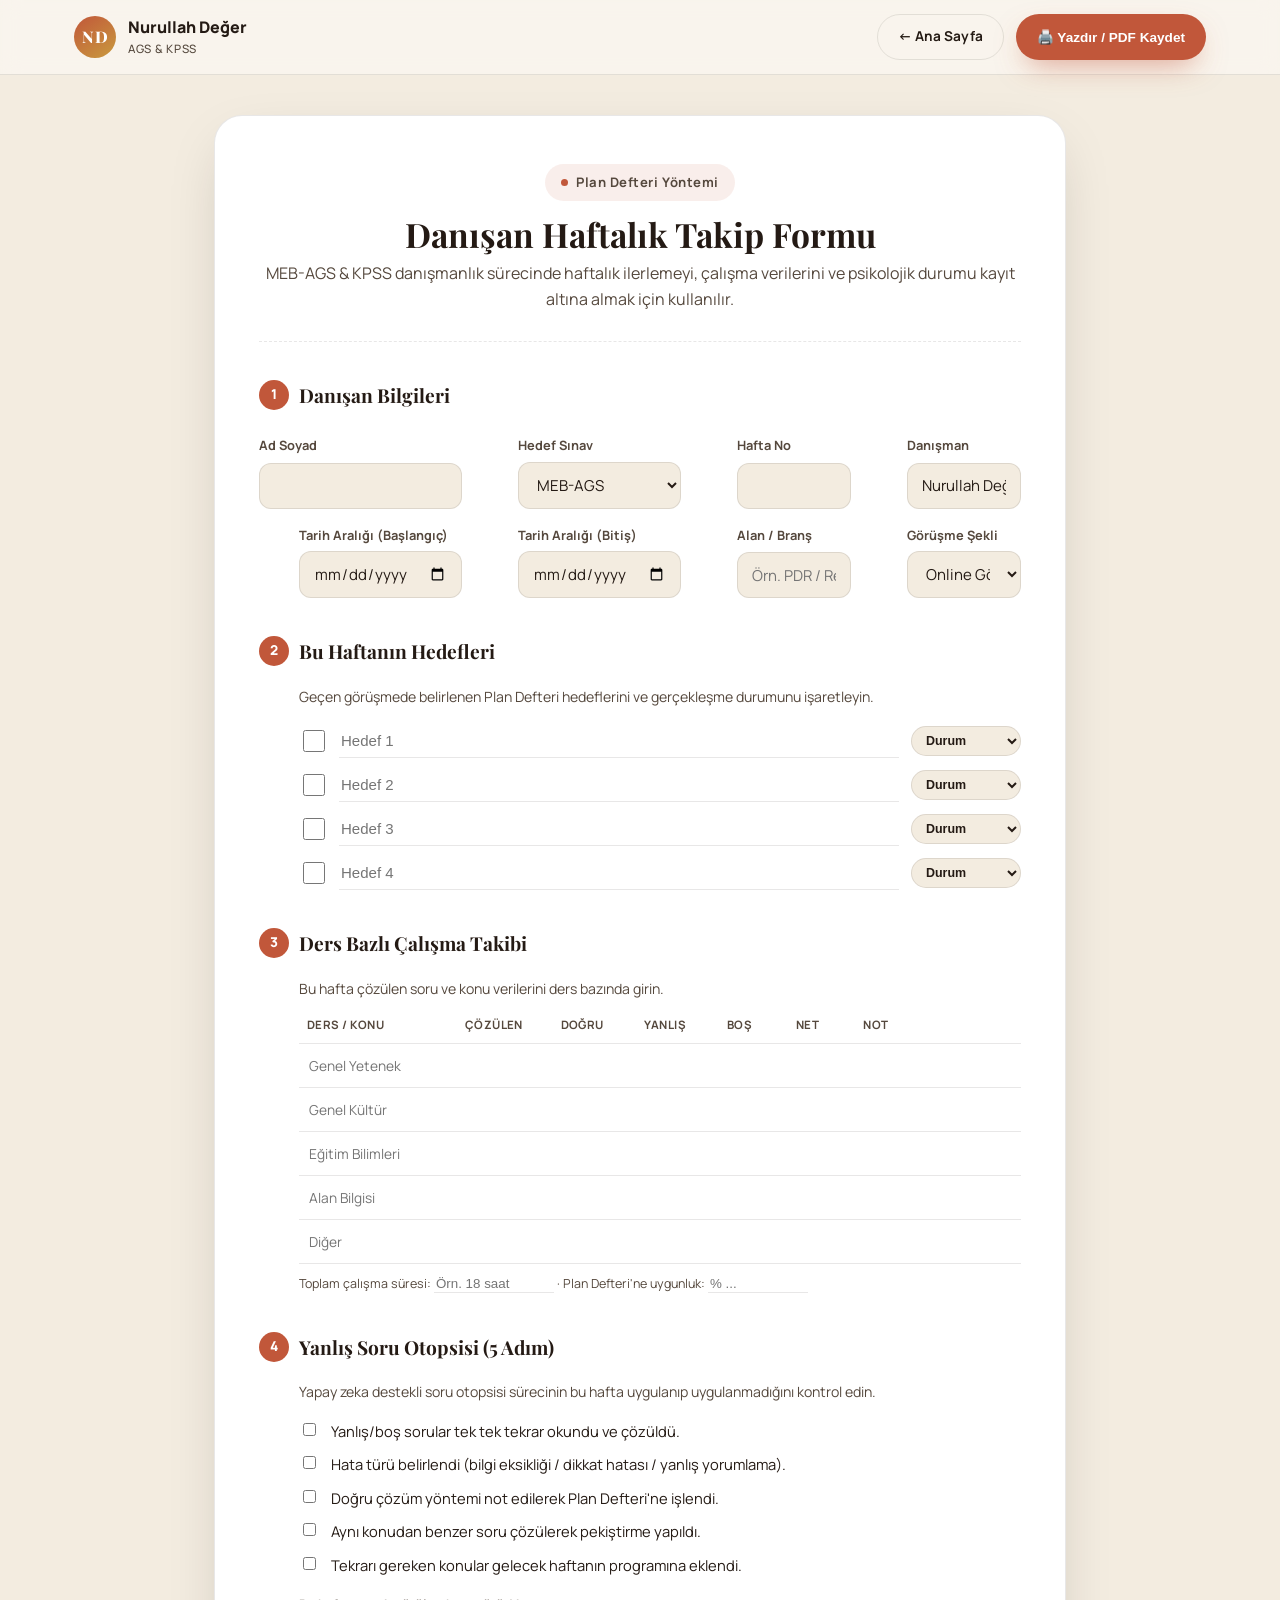
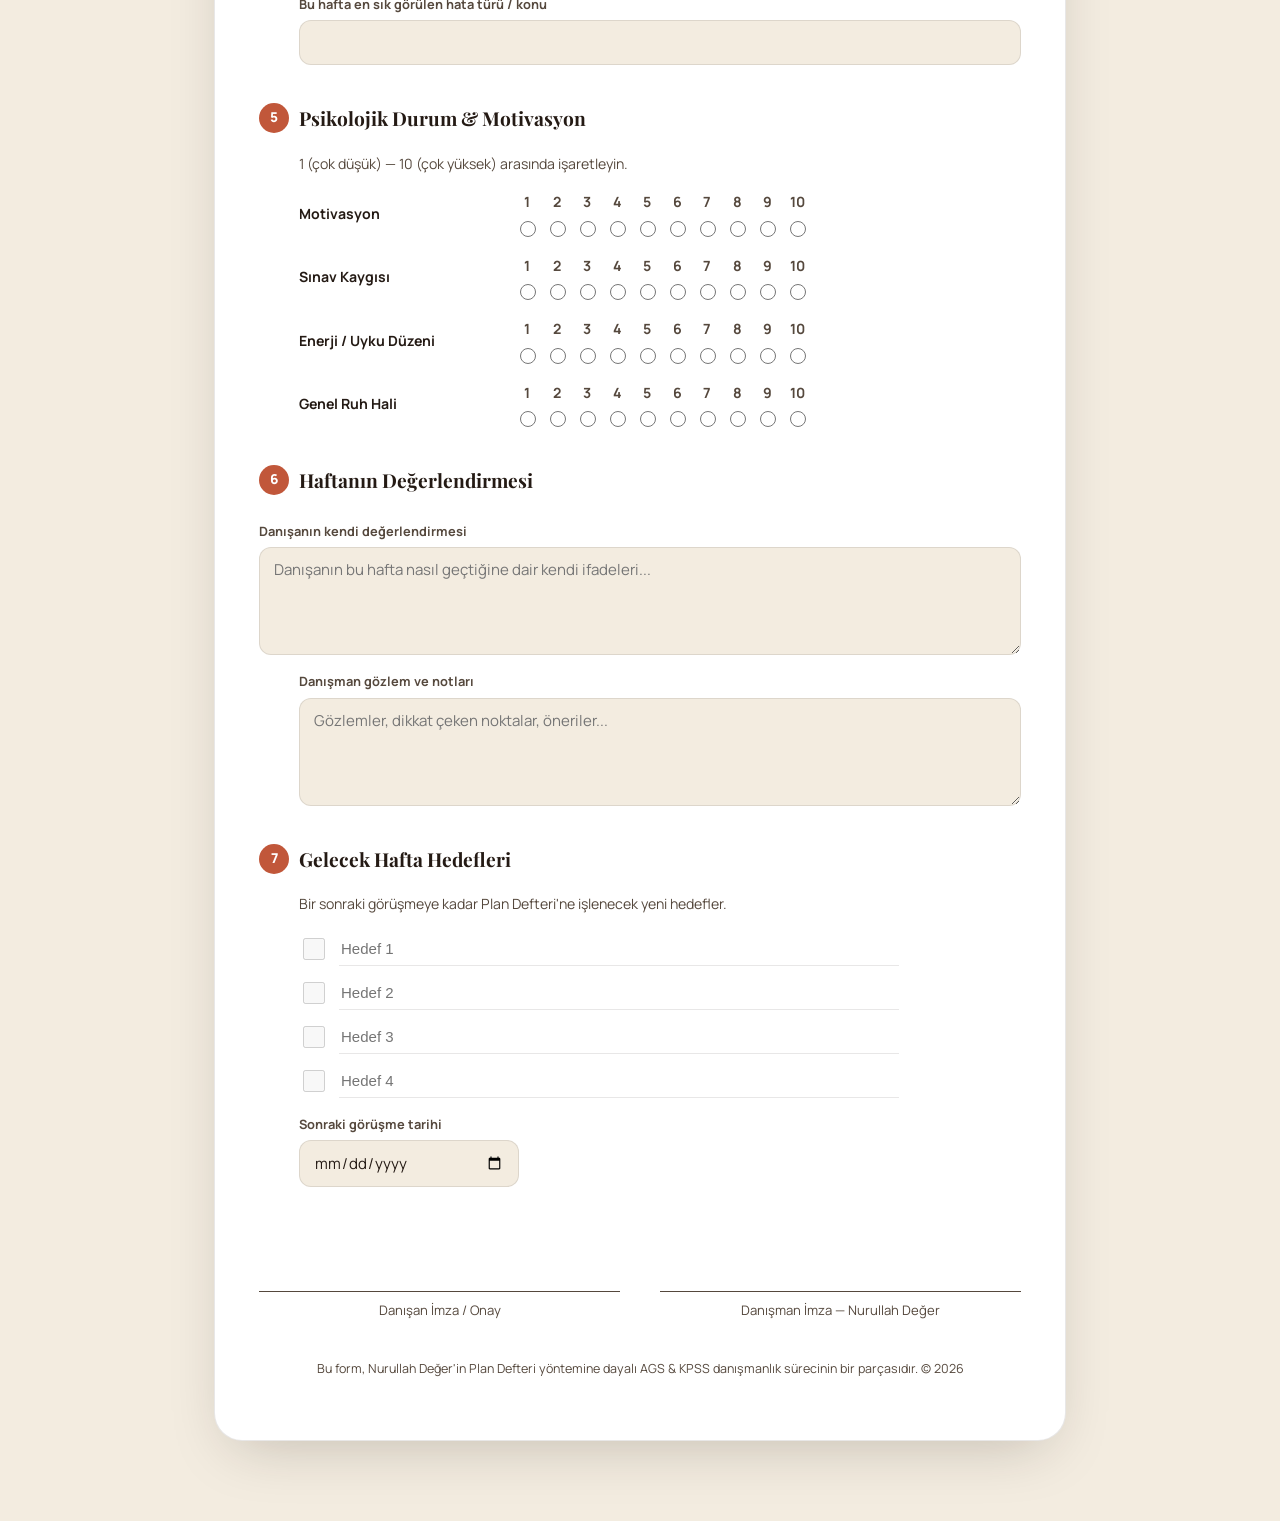
==== danisan-haftalik-takip-formu.html @ f3a249d3 "Danışan haftalık takip formu ekle Plan Defteri yöntemine dayalı, sitenin marka diliyle (renk, tipogr" ====
<!DOCTYPE html>
<html lang="tr">
<head>
<meta charset="UTF-8">
<meta name="viewport" content="width=device-width, initial-scale=1.0">
<title>Danışan Haftalık Takip Formu | Nurullah Değer</title>
<meta name="description" content="Nurullah Değer'in AGS &amp; KPSS danışmanlığı için Plan Defteri yöntemine dayalı danışan haftalık takip formu.">
<link rel="icon" href="data:image/svg+xml,%3Csvg xmlns='http://www.w3.org/2000/svg' viewBox='0 0 100 100'%3E%3Ctext y='.9em' font-size='90'%3E%F0%9F%8E%AF%3C/text%3E%3C/svg%3E">
<link rel="preconnect" href="https://fonts.googleapis.com">
<link rel="preconnect" href="https://fonts.gstatic.com" crossorigin>
<link href="https://fonts.googleapis.com/css2?family=Playfair+Display:wght@600;700;800&family=Manrope:wght@400;500;600;700;800&display=swap" rel="stylesheet">
<link rel="stylesheet" href="assets/css/style.css">
<style>
  /* ---------- Takip formu sayfaya özel stiller ---------- */
  body{ background: var(--cream-soft); }
  .tf-toolbar{
    position: sticky; top:0; z-index:500; background: var(--header-bg); backdrop-filter: blur(10px);
    border-bottom: 1px solid var(--line); padding:14px 0;
  }
  .tf-toolbar-inner{ display:flex; align-items:center; justify-content:space-between; gap:16px; flex-wrap:wrap; }
  .tf-toolbar-inner .brand{ display:flex; align-items:center; gap:12px; font-weight:800; }
  .tf-toolbar-actions{ display:flex; gap:12px; }
  .tf-toolbar-actions .btn{ padding:11px 20px; font-size:.85rem; }

  .tf-page{ max-width: 900px; margin: 40px auto 80px; padding: 0 24px; }
  .tf-sheet{
    background: var(--paper); border:1px solid var(--line); border-radius: var(--radius-lg);
    box-shadow: var(--shadow); padding: 48px 44px; display:grid; gap:38px;
  }
  .tf-head{ text-align:center; border-bottom:1px dashed var(--line); padding-bottom:28px; }
  .tf-head .eyebrow{ margin:0 auto 14px; }
  .tf-head h1{ font-size: clamp(1.6rem, 3vw, 2.1rem); margin-bottom:8px; }
  .tf-head p{ color: var(--ink-soft); margin:0; }

  .tf-section{ display:grid; gap:16px; }
  .tf-section-title{
    display:flex; align-items:center; gap:10px; font-family: var(--font-display); font-size:1.2rem; color: var(--ink);
  }
  .tf-section-title .num{
    width:30px; height:30px; border-radius:50%; background: var(--terracotta); color:#fff; font-family: var(--font-body);
    font-weight:800; font-size:.85rem; display:grid; place-items:center; flex-shrink:0;
  }
  .tf-section-desc{ margin:-6px 0 0 40px; color: var(--ink-soft); font-size:.88rem; }

  .tf-grid{ display:grid; gap:16px; }
  .tf-grid--2{ grid-template-columns: repeat(2, 1fr); }
  .tf-grid--3{ grid-template-columns: repeat(3, 1fr); }
  .tf-grid--4{ grid-template-columns: repeat(4, 1fr); }
  .tf-field{ display:grid; gap:6px; margin-left:40px; }
  .tf-field label{ font-size:.8rem; font-weight:700; color: var(--ink-soft); }
  .tf-field input, .tf-field select, .tf-field textarea{
    border:1px solid var(--line); border-radius: var(--radius-sm); padding:11px 14px; font-family: inherit;
    font-size:.94rem; background: var(--cream-soft); color: var(--ink); resize: vertical; width:100%;
  }
  .tf-field input:focus, .tf-field select:focus, .tf-field textarea:focus{ outline:2px solid var(--terracotta); outline-offset:1px; }
  .tf-grid > .tf-field:first-child, .tf-grid--full{ margin-left:0; }
  .tf-full{ grid-column: 1 / -1; }

  /* Hedef listesi */
  .tf-goal-list{ display:grid; gap:10px; margin-left:40px; }
  .tf-goal-row{ display:grid; grid-template-columns: 28px 1fr 110px; align-items:center; gap:12px; }
  .tf-goal-row input[type="text"]{
    border:none; border-bottom:1px solid var(--line); background:transparent; padding:8px 2px; font-size:.94rem; color: var(--ink);
  }
  .tf-goal-row input[type="text"]:focus{ outline:none; border-bottom-color: var(--terracotta); }
  .tf-check{ width:22px; height:22px; accent-color: var(--terracotta); cursor:pointer; }
  .tf-status-select{
    border:1px solid var(--line); border-radius:999px; padding:6px 10px; font-size:.78rem; font-weight:700;
    background: var(--cream-soft); color: var(--ink);
  }

  /* Tablo */
  .tf-table-wrap{ margin-left:40px; overflow-x:auto; }
  table.tf-table{ width:100%; border-collapse: collapse; font-size:.86rem; min-width:640px; }
  table.tf-table th{
    text-align:left; font-size:.72rem; text-transform:uppercase; letter-spacing:.04em; color: var(--ink-soft);
    padding:0 8px 8px; border-bottom:1px solid var(--line);
  }
  table.tf-table td{ padding:6px 8px; border-bottom:1px solid var(--line); vertical-align:middle; }
  table.tf-table input{
    width:100%; border:none; background:transparent; padding:6px 2px; font-size:.86rem; color: var(--ink); font-family: inherit;
  }
  table.tf-table input:focus{ outline:none; background: var(--cream-soft); border-radius:6px; }
  table.tf-table input.tf-num{ text-align:center; }
  .tf-table-note{ margin:10px 0 0; font-size:.78rem; color: var(--ink-soft); }

  /* Ölçek (1-10) */
  .tf-scale-row{ display:grid; grid-template-columns: 200px 1fr; align-items:center; gap:16px; margin-left:40px; }
  .tf-scale-row + .tf-scale-row{ margin-top:2px; }
  .tf-scale-row label{ font-size:.88rem; font-weight:700; }
  .tf-scale{ display:flex; gap:6px; flex-wrap:wrap; }
  .tf-scale-opt{ display:flex; flex-direction:column; align-items:center; gap:4px; font-size:.68rem; color: var(--ink-soft); }
  .tf-scale-opt input{ width:16px; height:16px; accent-color: var(--terracotta); cursor:pointer; }
  .tf-scale-labels{ display:flex; justify-content:space-between; margin-left:216px; font-size:.72rem; color: var(--ink-soft); }

  /* Soru otopsisi checklist */
  .tf-checklist{ display:grid; gap:10px; margin-left:40px; }
  .tf-checklist-item{ display:flex; align-items:flex-start; gap:12px; font-size:.92rem; }
  .tf-checklist-item input{ margin-top:3px; }

  .tf-signatures{ display:grid; grid-template-columns: 1fr 1fr; gap:40px; margin-top:10px; }
  .tf-signature{ text-align:center; }
  .tf-signature .line{ border-top:1px solid var(--ink-soft); margin-top:56px; padding-top:8px; font-size:.82rem; color: var(--ink-soft); }

  .tf-footnote{ text-align:center; font-size:.78rem; color: var(--ink-soft); }

  @media (max-width: 760px){
    .tf-sheet{ padding:32px 20px; }
    .tf-grid--2, .tf-grid--3, .tf-grid--4{ grid-template-columns: 1fr; }
    .tf-field, .tf-goal-list, .tf-table-wrap, .tf-scale-row, .tf-checklist{ margin-left:0; }
    .tf-scale-labels{ margin-left:0; }
    .tf-section-desc{ margin-left:0; }
    .tf-signatures{ grid-template-columns: 1fr; }
  }

  @media print{
    .tf-toolbar{ display:none; }
    body{ background:#fff; }
    .tf-page{ margin:0; max-width:none; padding:0; }
    .tf-sheet{ box-shadow:none; border:none; border-radius:0; padding:0; }
    .tf-field input, .tf-field select, .tf-field textarea, table.tf-table input{ background:transparent; }
    a[href]::after{ content:none !important; }
    @page{ size: A4; margin: 14mm; }
  }
</style>
</head>
<body>

<header class="tf-toolbar">
  <div class="container tf-toolbar-inner">
    <a href="index.html" class="brand">
      <span class="brand-mark">ND</span>
      <span class="brand-text">Nurullah Değer <em>AGS &amp; KPSS</em></span>
    </a>
    <div class="tf-toolbar-actions">
      <a class="btn btn-ghost" href="index.html">← Ana Sayfa</a>
      <button type="button" class="btn btn-primary" onclick="window.print()">🖨️ Yazdır / PDF Kaydet</button>
    </div>
  </div>
</header>

<main class="tf-page">
  <form class="tf-sheet" id="takipFormu" onsubmit="return false;">

    <div class="tf-head">
      <p class="eyebrow"><span class="dot"></span>Plan Defteri Yöntemi</p>
      <h1>Danışan Haftalık Takip Formu</h1>
      <p>MEB-AGS &amp; KPSS danışmanlık sürecinde haftalık ilerlemeyi, çalışma verilerini ve psikolojik durumu kayıt altına almak için kullanılır.</p>
    </div>

    <!-- 1. Danışan Bilgileri -->
    <div class="tf-section">
      <h2 class="tf-section-title"><span class="num">1</span> Danışan Bilgileri</h2>
      <div class="tf-grid tf-grid--4">
        <div class="tf-field"><label for="adSoyad">Ad Soyad</label><input type="text" id="adSoyad" name="adSoyad"></div>
        <div class="tf-field"><label for="hedefSinav">Hedef Sınav</label>
          <select id="hedefSinav" name="hedefSinav">
            <option>MEB-AGS</option>
            <option>KPSS</option>
            <option>MEB-AGS &amp; KPSS</option>
            <option>Diğer</option>
          </select>
        </div>
        <div class="tf-field"><label for="haftaNo">Hafta No</label><input type="number" min="1" id="haftaNo" name="haftaNo"></div>
        <div class="tf-field"><label for="danisman">Danışman</label><input type="text" id="danisman" name="danisman" value="Nurullah Değer"></div>
        <div class="tf-field"><label for="tarihBaslangic">Tarih Aralığı (Başlangıç)</label><input type="date" id="tarihBaslangic" name="tarihBaslangic"></div>
        <div class="tf-field"><label for="tarihBitis">Tarih Aralığı (Bitiş)</label><input type="date" id="tarihBitis" name="tarihBitis"></div>
        <div class="tf-field"><label for="branş">Alan / Branş</label><input type="text" id="branş" name="branş" placeholder="Örn. PDR / Rehberlik"></div>
        <div class="tf-field"><label for="gorusmeSekli">Görüşme Şekli</label>
          <select id="gorusmeSekli" name="gorusmeSekli">
            <option>Online Görüşme</option>
            <option>Yazılı Takip (Mesaj)</option>
            <option>Görüşme Yapılmadı</option>
          </select>
        </div>
      </div>
    </div>

    <!-- 2. Bu Haftanın Hedefleri -->
    <div class="tf-section">
      <h2 class="tf-section-title"><span class="num">2</span> Bu Haftanın Hedefleri</h2>
      <p class="tf-section-desc">Geçen görüşmede belirlenen Plan Defteri hedeflerini ve gerçekleşme durumunu işaretleyin.</p>
      <div class="tf-goal-list">
        <div class="tf-goal-row"><input type="checkbox" class="tf-check"><input type="text" placeholder="Hedef 1"><select class="tf-status-select"><option>Durum</option><option>✅ Tamamlandı</option><option>🟡 Kısmen</option><option>❌ Yapılmadı</option></select></div>
        <div class="tf-goal-row"><input type="checkbox" class="tf-check"><input type="text" placeholder="Hedef 2"><select class="tf-status-select"><option>Durum</option><option>✅ Tamamlandı</option><option>🟡 Kısmen</option><option>❌ Yapılmadı</option></select></div>
        <div class="tf-goal-row"><input type="checkbox" class="tf-check"><input type="text" placeholder="Hedef 3"><select class="tf-status-select"><option>Durum</option><option>✅ Tamamlandı</option><option>🟡 Kısmen</option><option>❌ Yapılmadı</option></select></div>
        <div class="tf-goal-row"><input type="checkbox" class="tf-check"><input type="text" placeholder="Hedef 4"><select class="tf-status-select"><option>Durum</option><option>✅ Tamamlandı</option><option>🟡 Kısmen</option><option>❌ Yapılmadı</option></select></div>
      </div>
    </div>

    <!-- 3. Ders Bazlı Çalışma Takibi -->
    <div class="tf-section">
      <h2 class="tf-section-title"><span class="num">3</span> Ders Bazlı Çalışma Takibi</h2>
      <p class="tf-section-desc">Bu hafta çözülen soru ve konu verilerini ders bazında girin.</p>
      <div class="tf-table-wrap">
        <table class="tf-table">
          <thead>
            <tr>
              <th style="min-width:150px">Ders / Konu</th>
              <th>Çözülen</th>
              <th>Doğru</th>
              <th>Yanlış</th>
              <th>Boş</th>
              <th>Net</th>
              <th style="min-width:160px">Not</th>
            </tr>
          </thead>
          <tbody>
            <tr><td><input type="text" placeholder="Genel Yetenek"></td><td><input class="tf-num" type="number" min="0"></td><td><input class="tf-num" type="number" min="0"></td><td><input class="tf-num" type="number" min="0"></td><td><input class="tf-num" type="number" min="0"></td><td><input class="tf-num" type="number" min="0" step="0.01"></td><td><input type="text"></td></tr>
            <tr><td><input type="text" placeholder="Genel Kültür"></td><td><input class="tf-num" type="number" min="0"></td><td><input class="tf-num" type="number" min="0"></td><td><input class="tf-num" type="number" min="0"></td><td><input class="tf-num" type="number" min="0"></td><td><input class="tf-num" type="number" min="0" step="0.01"></td><td><input type="text"></td></tr>
            <tr><td><input type="text" placeholder="Eğitim Bilimleri"></td><td><input class="tf-num" type="number" min="0"></td><td><input class="tf-num" type="number" min="0"></td><td><input class="tf-num" type="number" min="0"></td><td><input class="tf-num" type="number" min="0"></td><td><input class="tf-num" type="number" min="0" step="0.01"></td><td><input type="text"></td></tr>
            <tr><td><input type="text" placeholder="Alan Bilgisi"></td><td><input class="tf-num" type="number" min="0"></td><td><input class="tf-num" type="number" min="0"></td><td><input class="tf-num" type="number" min="0"></td><td><input class="tf-num" type="number" min="0"></td><td><input class="tf-num" type="number" min="0" step="0.01"></td><td><input type="text"></td></tr>
            <tr><td><input type="text" placeholder="Diğer"></td><td><input class="tf-num" type="number" min="0"></td><td><input class="tf-num" type="number" min="0"></td><td><input class="tf-num" type="number" min="0"></td><td><input class="tf-num" type="number" min="0"></td><td><input class="tf-num" type="number" min="0" step="0.01"></td><td><input type="text"></td></tr>
          </tbody>
        </table>
        <p class="tf-table-note">Toplam çalışma süresi: <input type="text" style="display:inline-block;width:120px;border:none;border-bottom:1px solid var(--line);background:transparent;" placeholder="Örn. 18 saat"> · Plan Defteri'ne uygunluk: <input type="text" style="display:inline-block;width:100px;border:none;border-bottom:1px solid var(--line);background:transparent;" placeholder="% ..."></p>
      </div>
    </div>

    <!-- 4. Yanlış Soru Otopsisi -->
    <div class="tf-section">
      <h2 class="tf-section-title"><span class="num">4</span> Yanlış Soru Otopsisi (5 Adım)</h2>
      <p class="tf-section-desc">Yapay zeka destekli soru otopsisi sürecinin bu hafta uygulanıp uygulanmadığını kontrol edin.</p>
      <div class="tf-checklist">
        <label class="tf-checklist-item"><input type="checkbox"> Yanlış/boş sorular tek tek tekrar okundu ve çözüldü.</label>
        <label class="tf-checklist-item"><input type="checkbox"> Hata türü belirlendi (bilgi eksikliği / dikkat hatası / yanlış yorumlama).</label>
        <label class="tf-checklist-item"><input type="checkbox"> Doğru çözüm yöntemi not edilerek Plan Defteri'ne işlendi.</label>
        <label class="tf-checklist-item"><input type="checkbox"> Aynı konudan benzer soru çözülerek pekiştirme yapıldı.</label>
        <label class="tf-checklist-item"><input type="checkbox"> Tekrarı gereken konular gelecek haftanın programına eklendi.</label>
      </div>
      <div class="tf-field" style="margin-left:40px;">
        <label for="enSikHata">Bu hafta en sık görülen hata türü / konu</label>
        <input type="text" id="enSikHata" name="enSikHata">
      </div>
    </div>

    <!-- 5. Psikolojik Durum & Motivasyon -->
    <div class="tf-section">
      <h2 class="tf-section-title"><span class="num">5</span> Psikolojik Durum &amp; Motivasyon</h2>
      <p class="tf-section-desc">1 (çok düşük) — 10 (çok yüksek) arasında işaretleyin.</p>

      <div class="tf-scale-row">
        <label>Motivasyon</label>
        <div class="tf-scale">
          <!-- 1-10 -->
          <label class="tf-scale-opt">1<input type="radio" name="motivasyon"></label>
          <label class="tf-scale-opt">2<input type="radio" name="motivasyon"></label>
          <label class="tf-scale-opt">3<input type="radio" name="motivasyon"></label>
          <label class="tf-scale-opt">4<input type="radio" name="motivasyon"></label>
          <label class="tf-scale-opt">5<input type="radio" name="motivasyon"></label>
          <label class="tf-scale-opt">6<input type="radio" name="motivasyon"></label>
          <label class="tf-scale-opt">7<input type="radio" name="motivasyon"></label>
          <label class="tf-scale-opt">8<input type="radio" name="motivasyon"></label>
          <label class="tf-scale-opt">9<input type="radio" name="motivasyon"></label>
          <label class="tf-scale-opt">10<input type="radio" name="motivasyon"></label>
        </div>
      </div>
      <div class="tf-scale-row">
        <label>Sınav Kaygısı</label>
        <div class="tf-scale">
          <label class="tf-scale-opt">1<input type="radio" name="kaygi"></label>
          <label class="tf-scale-opt">2<input type="radio" name="kaygi"></label>
          <label class="tf-scale-opt">3<input type="radio" name="kaygi"></label>
          <label class="tf-scale-opt">4<input type="radio" name="kaygi"></label>
          <label class="tf-scale-opt">5<input type="radio" name="kaygi"></label>
          <label class="tf-scale-opt">6<input type="radio" name="kaygi"></label>
          <label class="tf-scale-opt">7<input type="radio" name="kaygi"></label>
          <label class="tf-scale-opt">8<input type="radio" name="kaygi"></label>
          <label class="tf-scale-opt">9<input type="radio" name="kaygi"></label>
          <label class="tf-scale-opt">10<input type="radio" name="kaygi"></label>
        </div>
      </div>
      <div class="tf-scale-row">
        <label>Enerji / Uyku Düzeni</label>
        <div class="tf-scale">
          <label class="tf-scale-opt">1<input type="radio" name="enerji"></label>
          <label class="tf-scale-opt">2<input type="radio" name="enerji"></label>
          <label class="tf-scale-opt">3<input type="radio" name="enerji"></label>
          <label class="tf-scale-opt">4<input type="radio" name="enerji"></label>
          <label class="tf-scale-opt">5<input type="radio" name="enerji"></label>
          <label class="tf-scale-opt">6<input type="radio" name="enerji"></label>
          <label class="tf-scale-opt">7<input type="radio" name="enerji"></label>
          <label class="tf-scale-opt">8<input type="radio" name="enerji"></label>
          <label class="tf-scale-opt">9<input type="radio" name="enerji"></label>
          <label class="tf-scale-opt">10<input type="radio" name="enerji"></label>
        </div>
      </div>
      <div class="tf-scale-row">
        <label>Genel Ruh Hali</label>
        <div class="tf-scale">
          <label class="tf-scale-opt">1<input type="radio" name="ruhHali"></label>
          <label class="tf-scale-opt">2<input type="radio" name="ruhHali"></label>
          <label class="tf-scale-opt">3<input type="radio" name="ruhHali"></label>
          <label class="tf-scale-opt">4<input type="radio" name="ruhHali"></label>
          <label class="tf-scale-opt">5<input type="radio" name="ruhHali"></label>
          <label class="tf-scale-opt">6<input type="radio" name="ruhHali"></label>
          <label class="tf-scale-opt">7<input type="radio" name="ruhHali"></label>
          <label class="tf-scale-opt">8<input type="radio" name="ruhHali"></label>
          <label class="tf-scale-opt">9<input type="radio" name="ruhHali"></label>
          <label class="tf-scale-opt">10<input type="radio" name="ruhHali"></label>
        </div>
      </div>
    </div>

    <!-- 6. Değerlendirmeler -->
    <div class="tf-section">
      <h2 class="tf-section-title"><span class="num">6</span> Haftanın Değerlendirmesi</h2>
      <div class="tf-grid tf-grid--2">
        <div class="tf-field tf-full">
          <label for="danisanYorumu">Danışanın kendi değerlendirmesi</label>
          <textarea id="danisanYorumu" name="danisanYorumu" rows="4" placeholder="Danışanın bu hafta nasıl geçtiğine dair kendi ifadeleri..."></textarea>
        </div>
        <div class="tf-field tf-full">
          <label for="danismanNotu">Danışman gözlem ve notları</label>
          <textarea id="danismanNotu" name="danismanNotu" rows="4" placeholder="Gözlemler, dikkat çeken noktalar, öneriler..."></textarea>
        </div>
      </div>
    </div>

    <!-- 7. Gelecek Hafta Hedefleri -->
    <div class="tf-section">
      <h2 class="tf-section-title"><span class="num">7</span> Gelecek Hafta Hedefleri</h2>
      <p class="tf-section-desc">Bir sonraki görüşmeye kadar Plan Defteri'ne işlenecek yeni hedefler.</p>
      <div class="tf-goal-list">
        <div class="tf-goal-row"><input type="checkbox" class="tf-check" disabled><input type="text" placeholder="Hedef 1"><span></span></div>
        <div class="tf-goal-row"><input type="checkbox" class="tf-check" disabled><input type="text" placeholder="Hedef 2"><span></span></div>
        <div class="tf-goal-row"><input type="checkbox" class="tf-check" disabled><input type="text" placeholder="Hedef 3"><span></span></div>
        <div class="tf-goal-row"><input type="checkbox" class="tf-check" disabled><input type="text" placeholder="Hedef 4"><span></span></div>
      </div>
      <div class="tf-field" style="margin-left:40px;">
        <label for="sonrakiGorusme">Sonraki görüşme tarihi</label>
        <input type="date" id="sonrakiGorusme" name="sonrakiGorusme" style="max-width:220px;">
      </div>
    </div>

    <div class="tf-signatures">
      <div class="tf-signature"><div class="line">Danışan İmza / Onay</div></div>
      <div class="tf-signature"><div class="line">Danışman İmza — Nurullah Değer</div></div>
    </div>

    <p class="tf-footnote">Bu form, Nurullah Değer'in Plan Defteri yöntemine dayalı AGS &amp; KPSS danışmanlık sürecinin bir parçasıdır. © <span id="tfYear"></span></p>
  </form>
</main>

<script>document.getElementById('tfYear').textContent = new Date().getFullYear();</script>
</body>
</html>
---- assets/css/style.css ----
/* =============================================================
   Nurullah Değer — AGS & KPSS Danışmanlığı
   Premium landing page styles
   ============================================================= */

:root{
  /* Light theme (default) */
  --cream: #FAF6EF;
  --cream-soft: #F3ECE0;
  --paper: #FFFFFF;
  --ink: #241A14;
  --ink-soft: #55483D;
  --line: rgba(36,26,20,0.1);
  --shadow: 0 20px 60px -20px rgba(36,26,20,0.25);
  --header-bg: rgba(250,246,239,.85);

  /* Fixed accents: identical in both themes, used for permanently-dark bands
     (stats strip, proof section, footer, portrait frame) and brand highlights. */
  --terracotta: #C1573A;
  --terracotta-dark: #A3452C;
  --gold: #C99A3E;
  --forest: #170F0A;
  --forest-soft: #241A12;

  --radius-lg: 28px;
  --radius-md: 18px;
  --radius-sm: 12px;
  --font-display: 'Playfair Display', Georgia, 'Times New Roman', serif;
  --font-body: 'Manrope', -apple-system, BlinkMacSystemFont, 'Segoe UI', Arial, sans-serif;
}

@media (prefers-color-scheme: dark){
  :root:not([data-theme="light"]){
    --cream: #221A13;
    --cream-soft: #2B2119;
    --paper: #2E241B;
    --ink: #F4EBDD;
    --ink-soft: #C9BBAA;
    --line: rgba(255,255,255,0.1);
    --shadow: 0 20px 60px -20px rgba(0,0,0,0.6);
    --header-bg: rgba(34,26,19,.85);
  }
}
:root[data-theme="dark"]{
  --cream: #221A13;
  --cream-soft: #2B2119;
  --paper: #2E241B;
  --ink: #F4EBDD;
  --ink-soft: #C9BBAA;
  --line: rgba(255,255,255,0.1);
  --shadow: 0 20px 60px -20px rgba(0,0,0,0.6);
  --header-bg: rgba(34,26,19,.85);
}

*,*::before,*::after{ box-sizing: border-box; }
html{ scroll-behavior: smooth; }
body{
  margin:0;
  font-family: var(--font-body);
  color: var(--ink);
  background: var(--cream);
  line-height: 1.6;
  -webkit-font-smoothing: antialiased;
}
img{ max-width:100%; display:block; }
a{ color: inherit; text-decoration:none; }
ul{ list-style:none; margin:0; padding:0; }
h1,h2,h3{ font-family: var(--font-display); line-height:1.15; margin:0 0 .5em; color: var(--ink); text-wrap: balance; }
p{ margin:0 0 1em; }
.container{ width:100%; max-width:1180px; margin:0 auto; padding:0 24px; }

.noise-overlay{
  position: fixed; inset:0; pointer-events:none; z-index:9999;
  opacity:.035; mix-blend-mode:multiply;
  background-image: url("data:image/svg+xml,%3Csvg xmlns='http://www.w3.org/2000/svg' width='120' height='120'%3E%3Cfilter id='n'%3E%3CfeTurbulence type='fractalNoise' baseFrequency='0.9' numOctaves='2' stitchTiles='stitch'/%3E%3C/filter%3E%3Crect width='100%25' height='100%25' filter='url(%23n)'/%3E%3C/svg%3E");
}

/* ---------- Buttons ---------- */
.btn{
  display:inline-flex; align-items:center; justify-content:center; gap:.5em;
  padding: 15px 28px; border-radius: 999px; font-weight:700; font-size:.95rem;
  border: 1px solid transparent; cursor:pointer; transition: transform .25s ease, box-shadow .25s ease, background .25s ease, color .25s ease;
  white-space:nowrap;
}
.btn-primary{ background: var(--terracotta); color:#fff; box-shadow: 0 12px 30px -10px rgba(193,87,58,.6); }
.btn-primary:hover{ background: var(--terracotta-dark); transform: translateY(-2px); }
.btn-ghost{ background: transparent; color: var(--ink); border-color: var(--line); }
.btn-ghost:hover{ border-color: var(--ink); transform: translateY(-2px); }
.btn-ghost--light{ color:#fff; border-color: rgba(255,255,255,.3); }
.btn-ghost--light:hover{ border-color:#fff; }
.btn-block{ width:100%; }
.icon-inline{ width:18px; height:18px; fill:currentColor; flex-shrink:0; }

/* ---------- Header ---------- */
.site-header{
  position: sticky; top:0; z-index:1000;
  border-bottom: 1px solid var(--line);
}
/* Blur lives on a pseudo-layer, not on .site-header itself: a filter/backdrop-filter
   on the header would create a new containing block for its position:fixed mobile
   nav, trapping it inside the header's own box instead of the viewport. */
.site-header::before{
  content:''; position:absolute; inset:0; z-index:-1;
  background: var(--header-bg); backdrop-filter: blur(10px);
}
.header-inner{ display:flex; align-items:center; justify-content:space-between; height:78px; }
.brand{ display:flex; align-items:center; gap:12px; font-weight:800; }
.brand-mark{
  width:42px; height:42px; border-radius:50%; display:grid; place-items:center;
  background: linear-gradient(145deg, var(--terracotta), var(--gold)); color:#fff;
  font-family: var(--font-display); font-size:1rem; letter-spacing:.5px;
}
.brand-text{ font-size:1rem; }
.brand-text em{ display:block; font-style:normal; font-weight:500; font-size:.72rem; color: var(--ink-soft); letter-spacing:.06em; text-transform:uppercase; }

.main-nav{ display:flex; align-items:center; gap:32px; }
.main-nav a{ font-weight:600; font-size:.92rem; color: var(--ink-soft); transition: color .2s ease; }
.main-nav a:hover{ color: var(--terracotta); }
.nav-cta{
  background: var(--terracotta); color:#fff !important; padding:11px 22px; border-radius:999px;
}
.nav-cta:hover{ background: var(--terracotta-dark) !important; }

.nav-toggle{ display:none; flex-direction:column; gap:5px; background:none; border:none; cursor:pointer; padding:8px; }
.nav-toggle span{ width:24px; height:2px; background: var(--ink); border-radius:2px; }

/* ---------- Reveal animation ---------- */
.reveal{ opacity:0; transform: translateY(24px); transition: opacity .7s ease, transform .7s ease; }
.reveal.is-visible{ opacity:1; transform:none; }

/* ---------- Hero ---------- */
.hero{ position:relative; overflow:hidden; padding: 90px 0 70px; }
.hero-glow{ position:absolute; border-radius:50%; filter: blur(90px); opacity:.35; z-index:0; }
.hero-glow--one{ width:420px; height:420px; background: var(--terracotta); top:-160px; right:-120px; }
.hero-glow--two{ width:360px; height:360px; background: var(--gold); bottom:-140px; left:-100px; opacity:.25; }
.hero-inner{
  position:relative; z-index:1; display:grid; grid-template-columns: 1.15fr .85fr; gap:56px; align-items:center;
}
.eyebrow{
  display:inline-flex; align-items:center; gap:8px; font-weight:700; font-size:.82rem;
  letter-spacing:.04em; color: var(--terracotta-dark); background: rgba(193,87,58,.1);
  padding:8px 16px; border-radius:999px; margin-bottom:22px;
}
.eyebrow .dot{ width:7px; height:7px; border-radius:50%; background: var(--terracotta); }
.hero h1{ font-size: clamp(2.4rem, 4.4vw, 3.6rem); font-weight:700; letter-spacing:-.01em; }
.accent-text{ color: var(--terracotta); font-style:italic; }
.hero-sub{ font-size:1.08rem; color: var(--ink-soft); max-width: 560px; margin-bottom: 34px; }
.hero-actions{ display:flex; flex-wrap:wrap; gap:16px; margin-bottom:36px; }
.hero-trust{ display:flex; align-items:center; gap:14px; }
.hero-trust p{ margin:0; font-size:.9rem; color: var(--ink-soft); }
.trust-avatars{ display:flex; }
.trust-avatars span{
  width:34px; height:34px; border-radius:50%; margin-left:-10px; border:2px solid var(--cream);
  background: linear-gradient(145deg, var(--gold), var(--terracotta));
}
.trust-avatars span:first-child{ margin-left:0; }

.hero-visual{ display:flex; justify-content:center; }
.portrait-card{ position:relative; width:100%; max-width:340px; }
.portrait-frame{
  aspect-ratio: 4/5; border-radius: var(--radius-lg); background: linear-gradient(155deg, var(--forest), var(--forest-soft));
  display:flex; align-items:center; justify-content:center; position:relative; overflow:hidden; box-shadow: var(--shadow);
}
.portrait-frame::before{
  content:''; position:absolute; inset:0;
  background: radial-gradient(circle at 30% 20%, rgba(201,154,62,.35), transparent 55%);
}
.portrait-monogram{
  font-family: var(--font-display); font-size:5.5rem; color: rgba(255,255,255,.92); position:relative; z-index:1;
}
.portrait-cap{ position:absolute; font-size:2.4rem; top:18%; right:16%; z-index:1; filter: drop-shadow(0 6px 12px rgba(0,0,0,.35)); }
.portrait-badge{
  position:absolute; left:-18px; bottom:26px; background: var(--paper); border-radius: var(--radius-md);
  padding:14px 18px; box-shadow: var(--shadow); text-align:center; min-width:110px;
}
.badge-num{ display:block; font-family: var(--font-display); font-size:1.9rem; color: var(--terracotta); font-weight:700; }
.badge-label{ font-size:.68rem; font-weight:700; color: var(--ink-soft); text-transform:uppercase; letter-spacing:.04em; }
.portrait-tag{
  position:absolute; background: var(--paper); color: var(--ink); border-radius:999px; padding:9px 16px;
  font-size:.78rem; font-weight:700; box-shadow: var(--shadow); white-space:nowrap;
}
.portrait-tag--top{ top:-16px; right:8px; }
.portrait-tag--bottom{ bottom:-16px; right:-10px; }

/* ---------- Stats strip ---------- */
.stats-strip{ background: var(--forest); color:#fff; padding: 46px 0; border-top: 1px solid rgba(255,255,255,.08); }
.stats-grid{ display:grid; grid-template-columns: repeat(4, 1fr); gap:28px; text-align:center; }
.stat-item{ display:flex; flex-direction:column; align-items:center; }
.stat-num{ font-family: var(--font-display); font-size:2.6rem; font-weight:700; color: var(--gold); font-variant-numeric: tabular-nums; }
.stat-suffix{ display:none; }
.stat-item p{ margin:.4em 0 0; font-size:.85rem; color: rgba(255,255,255,.75); max-width:180px; }
.stat-item p em{ display:block; font-style:normal; font-size:.75rem; color: rgba(255,255,255,.5); margin-top:2px; }

/* ---------- Sections ---------- */
.section{ padding: 100px 0; }
.section-head{ max-width:640px; margin-bottom:56px; }
.section-head.light h2, .section-head.light p{ color:#fff; }
.section-eyebrow{
  font-weight:800; font-size:.8rem; letter-spacing:.08em; text-transform:uppercase; color: var(--terracotta);
  margin-bottom:12px;
}
.section-head.light .section-eyebrow{ color: var(--gold); }
.section h2{ font-size: clamp(1.8rem, 3vw, 2.5rem); }
.section-desc{ color: var(--ink-soft); font-size:1.02rem; }
.section-head.light .section-desc{ color: rgba(255,255,255,.72); }

/* ---------- About ---------- */
.about-grid{ display:grid; grid-template-columns: .8fr 1.2fr; gap:64px; align-items:center; }
.notebook-card{
  background: var(--paper); border-radius: var(--radius-lg); padding:40px 34px; box-shadow: var(--shadow);
  border: 1px solid var(--line); position:relative;
}
.notebook-card::before{
  content:'🎯'; position:absolute; top:-22px; left:34px; font-size:2.2rem;
  background: var(--cream-soft); width:56px; height:56px; border-radius:50%; display:grid; place-items:center;
  box-shadow: 0 8px 20px rgba(0,0,0,.1);
}
.notebook-kicker{ font-size:.78rem; font-weight:700; text-transform:uppercase; letter-spacing:.06em; color: var(--terracotta); margin-top:10px; }
.notebook-card h3{ font-size:1.7rem; margin-bottom:18px; }
.notebook-quote{ font-style:italic; color: var(--ink-soft); border-left:3px solid var(--terracotta); padding-left:16px; }
.notebook-signature{ display:block; margin-top:18px; font-weight:700; font-size:.85rem; color: var(--ink-soft); }

.about-points{ display:grid; gap:14px; margin-top:26px; }
.about-points li{ display:flex; align-items:center; gap:12px; font-weight:600; }
.about-points li span{ font-size:1.2rem; }

/* ---------- Method / Services grids ---------- */
.method-grid, .services-grid{ display:grid; grid-template-columns: repeat(4, 1fr); gap:24px; }
.method-card, .service-card{
  background: var(--paper); border-radius: var(--radius-md); padding:32px 26px; border:1px solid var(--line);
  transition: transform .3s ease, box-shadow .3s ease;
}
.method-card:hover, .service-card:hover{ transform: translateY(-6px); box-shadow: var(--shadow); }
.method-icon{ font-size:2rem; margin-bottom:16px; }
.method-card h3, .service-card h3{ font-size:1.15rem; margin-bottom:10px; }
.method-card p, .service-card p{ color: var(--ink-soft); font-size:.94rem; margin:0; }
.service-num{ font-family: var(--font-display); font-size:1.6rem; color: var(--gold); font-weight:700; }
.services-note{ text-align:center; margin-top:34px; color: var(--ink-soft); font-size:.92rem; }

/* ---------- Proof ---------- */
.proof{ background: var(--forest); color:#fff; border-top: 1px solid rgba(255,255,255,.08); }
.proof-grid{ display:grid; grid-template-columns: 1fr 1fr; gap:24px; margin-bottom:56px; }
.proof-card{
  background: rgba(255,255,255,.05); border:1px solid rgba(255,255,255,.1); border-radius: var(--radius-md); padding:30px;
}
.proof-card h3{ color:#fff; font-size:1.2rem; margin-bottom:18px; }
.proof-row{ display:flex; justify-content:space-between; padding:11px 0; border-bottom:1px dashed rgba(255,255,255,.14); font-size:.92rem; font-variant-numeric: tabular-nums; }
.proof-row span{ color: rgba(255,255,255,.68); }
.proof-row strong{ color: var(--gold); }
.proof-row--total{ border-bottom:none; padding-top:16px; font-size:1rem; }
.proof-row--total span{ color:#fff; font-weight:700; }

.content-strip-label{ text-align:center; color: rgba(255,255,255,.7); font-weight:700; font-size:.85rem; text-transform:uppercase; letter-spacing:.06em; margin-bottom:22px; }
.content-cards{ display:grid; grid-template-columns: repeat(4, 1fr); gap:18px; margin-bottom:32px; }
.content-card{
  background: rgba(255,255,255,.06); border:1px solid rgba(255,255,255,.12); border-radius: var(--radius-sm);
  padding:22px 18px; transition: background .25s ease, transform .25s ease;
}
.content-card:hover{ background: rgba(255,255,255,.12); transform: translateY(-4px); }
.content-tag{
  display:inline-block; font-size:.68rem; font-weight:800; letter-spacing:.04em; text-transform:uppercase;
  color: var(--forest); background: var(--gold); padding:4px 10px; border-radius:999px; margin-bottom:12px;
}
.content-card p{ color: rgba(255,255,255,.85); font-size:.92rem; margin:0; }
.content-strip{ text-align:center; }

/* ---------- FAQ ---------- */
.faq-grid{ display:grid; grid-template-columns: .7fr 1.3fr; gap:56px; align-items:start; }
.faq-list{ display:grid; gap:14px; }
.faq-item{
  background: var(--paper); border:1px solid var(--line); border-radius: var(--radius-sm); padding:20px 24px;
}
.faq-item summary{ cursor:pointer; font-weight:700; list-style:none; position:relative; padding-right:26px; }
.faq-item summary::-webkit-details-marker{ display:none; }
.faq-item summary::after{
  content:'+'; position:absolute; right:0; top:0; font-size:1.3rem; color: var(--terracotta); transition: transform .25s ease;
}
.faq-item[open] summary::after{ transform: rotate(45deg); }
.faq-item p{ margin-top:14px; color: var(--ink-soft); font-size:.94rem; }

/* ---------- Contact ---------- */
.contact-grid{ display:grid; grid-template-columns: .9fr 1.1fr; gap:64px; align-items:flex-start; }
.contact-instagram{
  display:flex; align-items:center; gap:14px; background: var(--paper); border:1px solid var(--line);
  border-radius: var(--radius-md); padding:18px 22px; margin: 28px 0 22px; transition: transform .25s ease, box-shadow .25s ease;
}
.contact-instagram:hover{ transform: translateY(-3px); box-shadow: var(--shadow); }
.contact-instagram svg{ width:26px; height:26px; color: var(--terracotta); }
.contact-instagram span{ display:flex; flex-direction:column; }
.contact-instagram em{ font-style:normal; font-size:.8rem; color: var(--ink-soft); }
.contact-list{ display:grid; gap:12px; }
.contact-list li{ display:flex; align-items:center; gap:10px; color: var(--ink-soft); font-size:.94rem; }

.contact-form{
  background: var(--paper); border:1px solid var(--line); border-radius: var(--radius-lg); padding:38px; box-shadow: var(--shadow);
  display:grid; gap:18px;
}
.form-row{ display:grid; gap:8px; }
.form-row label{ font-size:.85rem; font-weight:700; color: var(--ink-soft); }
.form-row input, .form-row select, .form-row textarea{
  border:1px solid var(--line); border-radius: var(--radius-sm); padding:13px 16px; font-family: inherit;
  font-size:.95rem; background: var(--cream-soft); color: var(--ink); resize: vertical;
}
.form-row input:focus, .form-row select:focus, .form-row textarea:focus{ outline:2px solid var(--terracotta); outline-offset:1px; }
.form-note{ text-align:center; font-size:.78rem; color: var(--ink-soft); margin:0; }

/* ---------- Footer ---------- */
.site-footer{ background: var(--forest); color: rgba(255,255,255,.7); padding:48px 0; border-top: 1px solid rgba(255,255,255,.08); }
.footer-inner{ display:flex; flex-direction:column; align-items:center; gap:14px; text-align:center; }
.footer-brand{ display:flex; align-items:center; gap:12px; color:#fff; font-weight:700; }
.footer-brand .brand-text em{ display:block; font-style:normal; font-size:.7rem; color: rgba(255,255,255,.55); text-transform:uppercase; letter-spacing:.06em; }
.footer-instagram{ font-weight:700; color: var(--gold); }
.footer-note, .footer-copy{ font-size:.8rem; margin:0; max-width:520px; }

/* =============================================================
   Responsive
   ============================================================= */
@media (max-width: 980px){
  .hero-inner, .about-grid, .faq-grid, .contact-grid{ grid-template-columns: 1fr; }
  .hero-visual{ order:-1; margin-bottom:20px; }
  .portrait-card{ max-width:280px; }
  .method-grid, .services-grid{ grid-template-columns: repeat(2, 1fr); }
  .content-cards{ grid-template-columns: repeat(2, 1fr); }
  .proof-grid{ grid-template-columns: 1fr; }
  .stats-grid{ grid-template-columns: repeat(2, 1fr); gap:36px; }
}

@media (max-width: 760px){
  .main-nav{
    position:fixed; top:78px; left:0; right:0; bottom:0; background: var(--cream);
    flex-direction:column; align-items:flex-start; padding:32px 24px; gap:22px;
    transform: translateX(100%); transition: transform .3s ease; z-index:999;
  }
  .main-nav.is-open{ transform: translateX(0); }
  .main-nav a{ font-size:1.1rem; }
  .nav-toggle{ display:flex; }
  .method-grid, .services-grid, .content-cards{ grid-template-columns: 1fr; }
  .section{ padding:70px 0; }
  .hero{ padding:60px 0 50px; }
  .portrait-tag{ font-size:.7rem; padding:7px 12px; }
}

@media (prefers-reduced-motion: reduce){
  html{ scroll-behavior:auto; }
  .reveal{ opacity:1; transform:none; transition:none; }
  .btn, .method-card, .service-card, .content-card, .contact-instagram{ transition:none; }
}
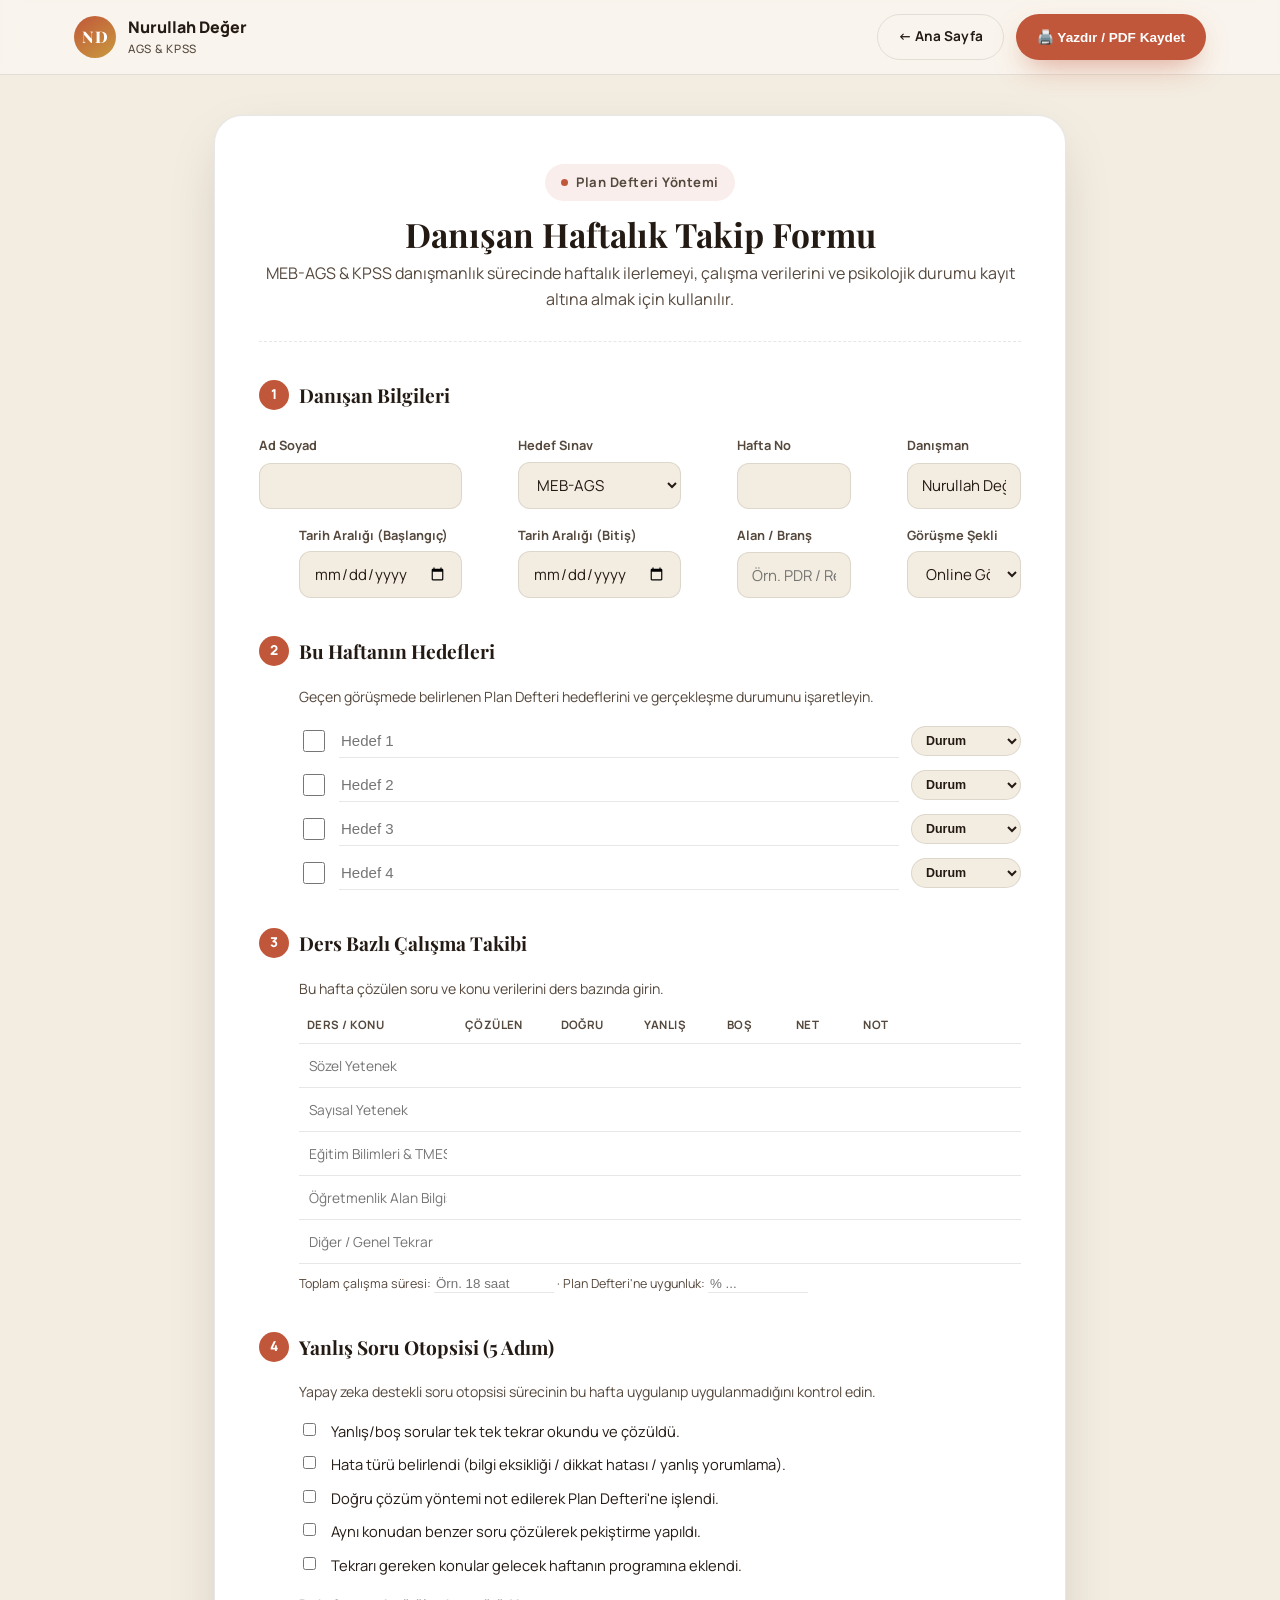
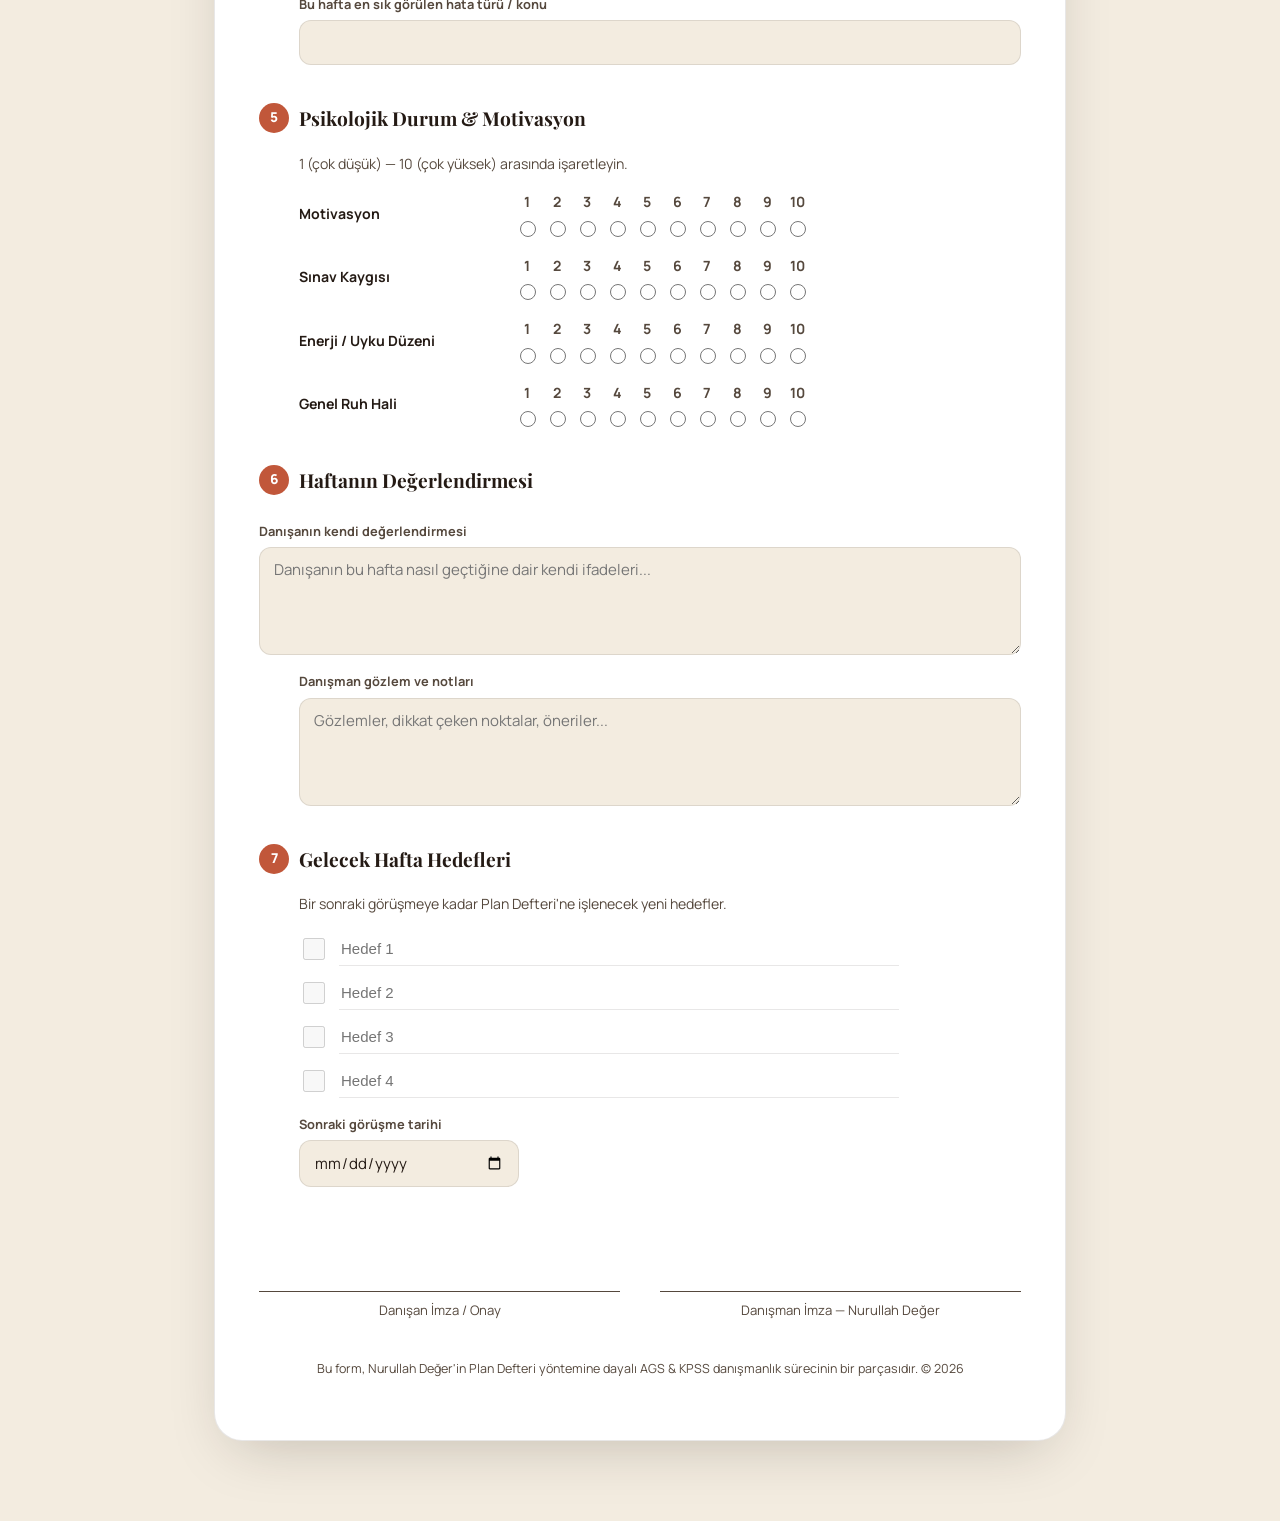
==== commit 56e0dcee: "Ders bazlı takip tablosunu MEB-AGS derslerine göre güncelle Tablodaki genel KPSS tarzı ders isimleri" ====
--- a/danisan-haftalik-takip-formu.html
+++ b/danisan-haftalik-takip-formu.html
@@ -206,11 +206,11 @@
             </tr>
           </thead>
           <tbody>
-            <tr><td><input type="text" placeholder="Genel Yetenek"></td><td><input class="tf-num" type="number" min="0"></td><td><input class="tf-num" type="number" min="0"></td><td><input class="tf-num" type="number" min="0"></td><td><input class="tf-num" type="number" min="0"></td><td><input class="tf-num" type="number" min="0" step="0.01"></td><td><input type="text"></td></tr>
-            <tr><td><input type="text" placeholder="Genel Kültür"></td><td><input class="tf-num" type="number" min="0"></td><td><input class="tf-num" type="number" min="0"></td><td><input class="tf-num" type="number" min="0"></td><td><input class="tf-num" type="number" min="0"></td><td><input class="tf-num" type="number" min="0" step="0.01"></td><td><input type="text"></td></tr>
-            <tr><td><input type="text" placeholder="Eğitim Bilimleri"></td><td><input class="tf-num" type="number" min="0"></td><td><input class="tf-num" type="number" min="0"></td><td><input class="tf-num" type="number" min="0"></td><td><input class="tf-num" type="number" min="0"></td><td><input class="tf-num" type="number" min="0" step="0.01"></td><td><input type="text"></td></tr>
-            <tr><td><input type="text" placeholder="Alan Bilgisi"></td><td><input class="tf-num" type="number" min="0"></td><td><input class="tf-num" type="number" min="0"></td><td><input class="tf-num" type="number" min="0"></td><td><input class="tf-num" type="number" min="0"></td><td><input class="tf-num" type="number" min="0" step="0.01"></td><td><input type="text"></td></tr>
-            <tr><td><input type="text" placeholder="Diğer"></td><td><input class="tf-num" type="number" min="0"></td><td><input class="tf-num" type="number" min="0"></td><td><input class="tf-num" type="number" min="0"></td><td><input class="tf-num" type="number" min="0"></td><td><input class="tf-num" type="number" min="0" step="0.01"></td><td><input type="text"></td></tr>
+            <tr><td><input type="text" placeholder="Sözel Yetenek"></td><td><input class="tf-num" type="number" min="0"></td><td><input class="tf-num" type="number" min="0"></td><td><input class="tf-num" type="number" min="0"></td><td><input class="tf-num" type="number" min="0"></td><td><input class="tf-num" type="number" min="0" step="0.01"></td><td><input type="text"></td></tr>
+            <tr><td><input type="text" placeholder="Sayısal Yetenek"></td><td><input class="tf-num" type="number" min="0"></td><td><input class="tf-num" type="number" min="0"></td><td><input class="tf-num" type="number" min="0"></td><td><input class="tf-num" type="number" min="0"></td><td><input class="tf-num" type="number" min="0" step="0.01"></td><td><input type="text"></td></tr>
+            <tr><td><input type="text" placeholder="Eğitim Bilimleri & TMES"></td><td><input class="tf-num" type="number" min="0"></td><td><input class="tf-num" type="number" min="0"></td><td><input class="tf-num" type="number" min="0"></td><td><input class="tf-num" type="number" min="0"></td><td><input class="tf-num" type="number" min="0" step="0.01"></td><td><input type="text"></td></tr>
+            <tr><td><input type="text" placeholder="Öğretmenlik Alan Bilgisi (Branş)"></td><td><input class="tf-num" type="number" min="0"></td><td><input class="tf-num" type="number" min="0"></td><td><input class="tf-num" type="number" min="0"></td><td><input class="tf-num" type="number" min="0"></td><td><input class="tf-num" type="number" min="0" step="0.01"></td><td><input type="text"></td></tr>
+            <tr><td><input type="text" placeholder="Diğer / Genel Tekrar"></td><td><input class="tf-num" type="number" min="0"></td><td><input class="tf-num" type="number" min="0"></td><td><input class="tf-num" type="number" min="0"></td><td><input class="tf-num" type="number" min="0"></td><td><input class="tf-num" type="number" min="0" step="0.01"></td><td><input type="text"></td></tr>
           </tbody>
         </table>
         <p class="tf-table-note">Toplam çalışma süresi: <input type="text" style="display:inline-block;width:120px;border:none;border-bottom:1px solid var(--line);background:transparent;" placeholder="Örn. 18 saat"> · Plan Defteri'ne uygunluk: <input type="text" style="display:inline-block;width:100px;border:none;border-bottom:1px solid var(--line);background:transparent;" placeholder="% ..."></p>
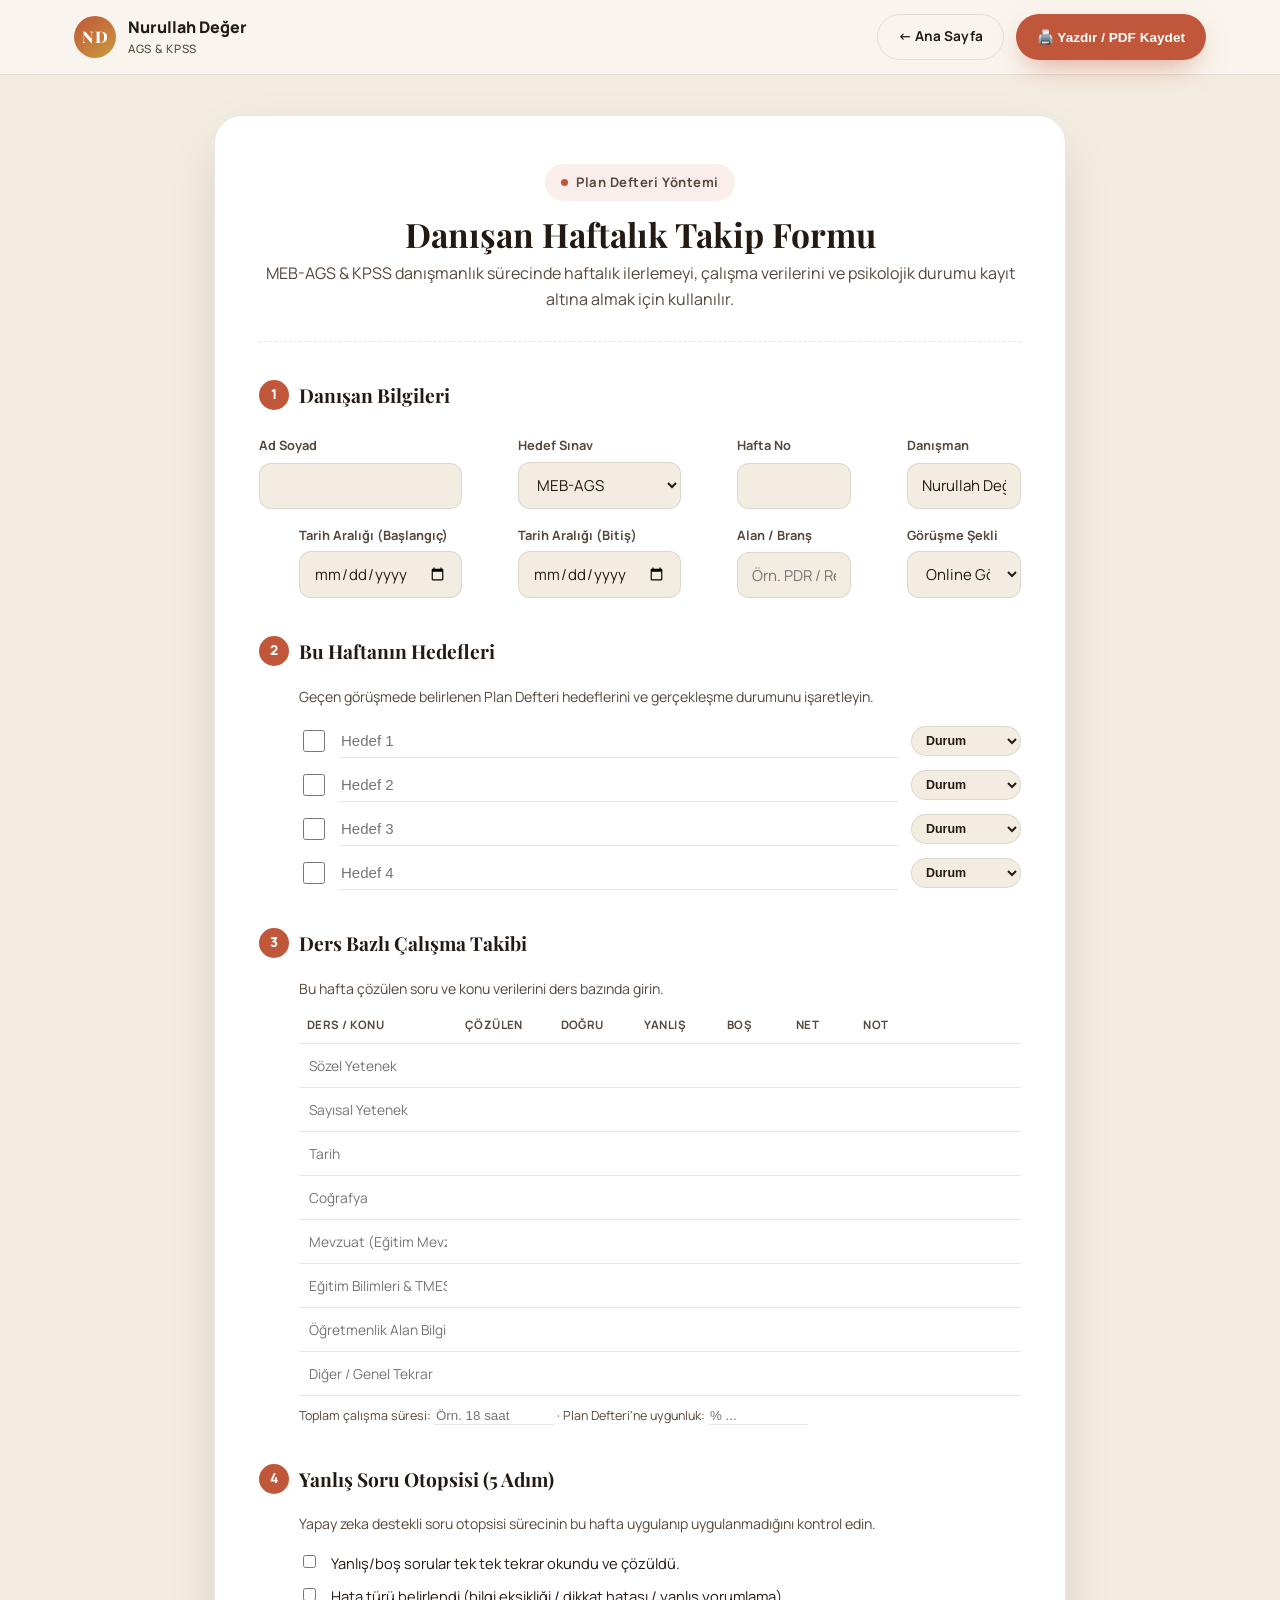
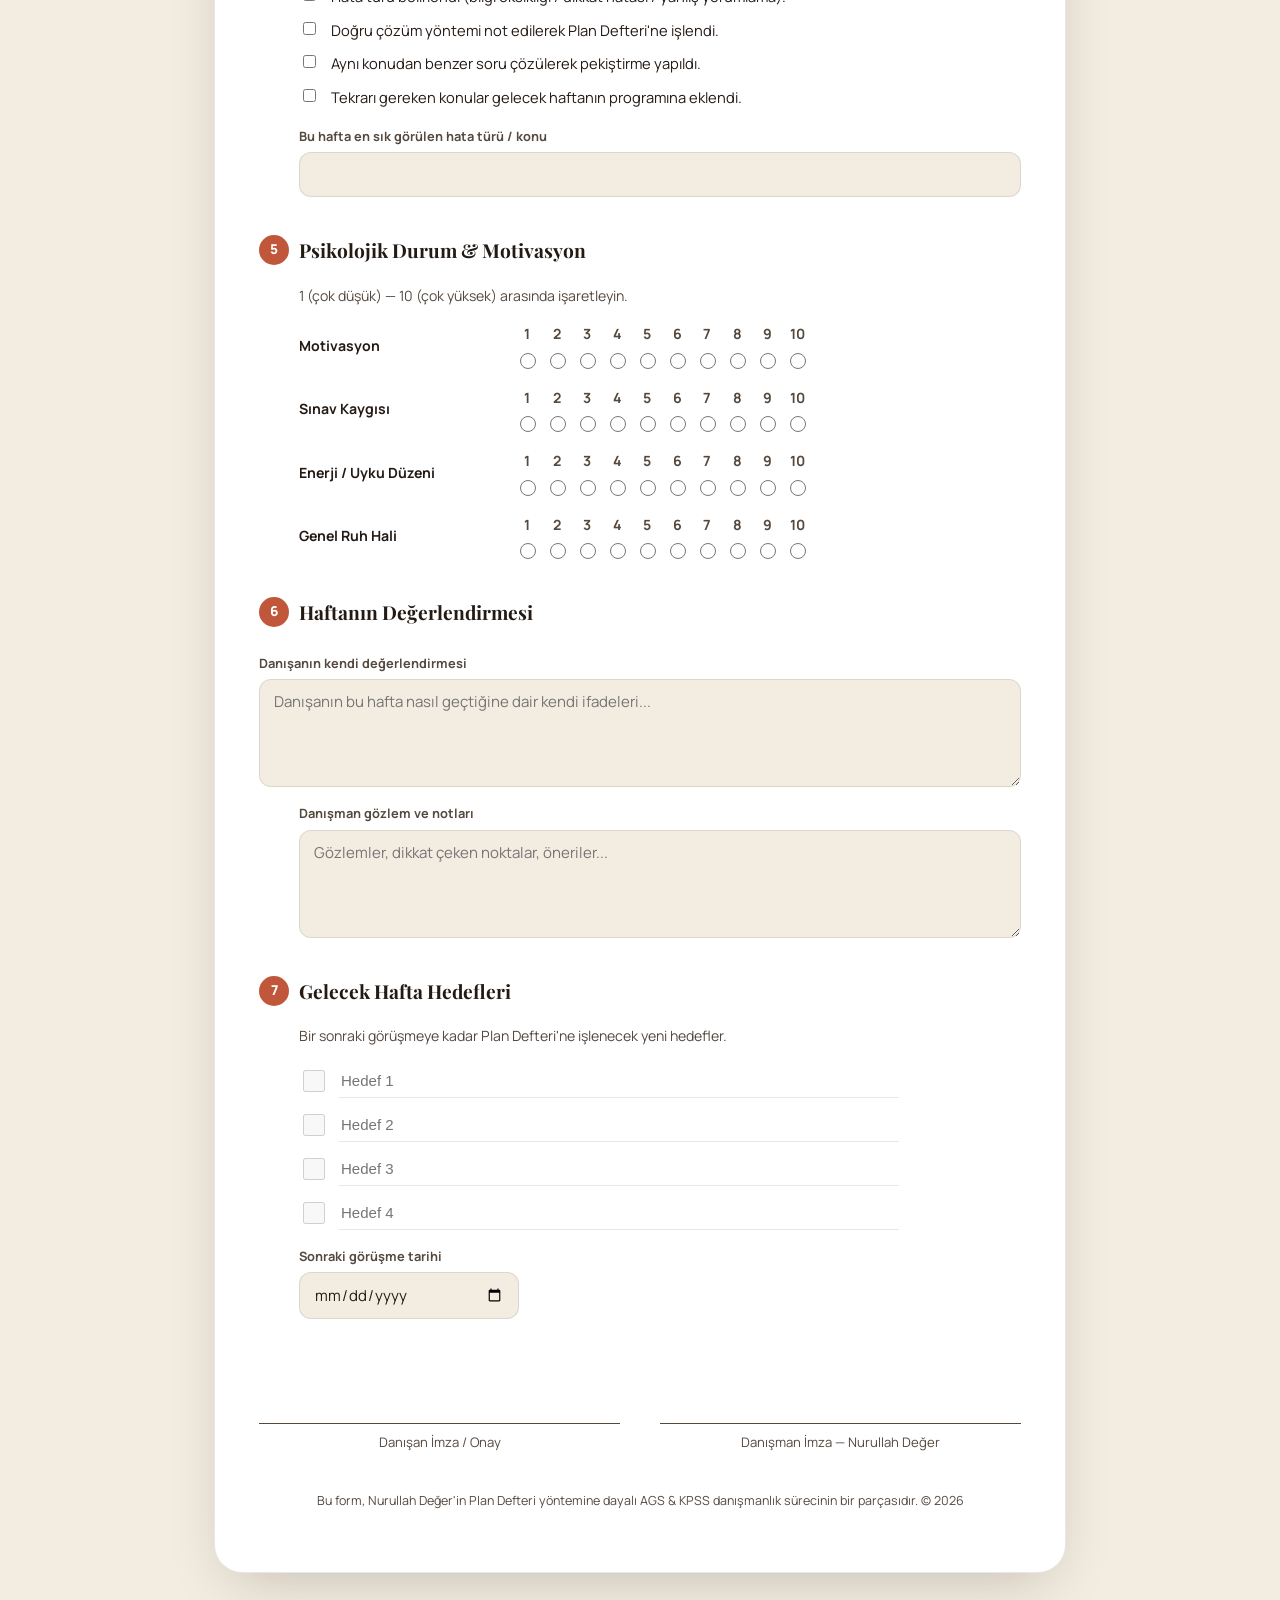
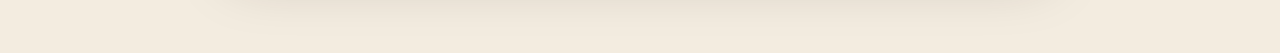
==== commit 23ade16f: "Ders tablosuna Tarih, Coğrafya ve Mevzuat derslerini ekle Ders bazlı çalışma takibi tablosunda eksik" ====
--- a/danisan-haftalik-takip-formu.html
+++ b/danisan-haftalik-takip-formu.html
@@ -208,6 +208,9 @@
           <tbody>
             <tr><td><input type="text" placeholder="Sözel Yetenek"></td><td><input class="tf-num" type="number" min="0"></td><td><input class="tf-num" type="number" min="0"></td><td><input class="tf-num" type="number" min="0"></td><td><input class="tf-num" type="number" min="0"></td><td><input class="tf-num" type="number" min="0" step="0.01"></td><td><input type="text"></td></tr>
             <tr><td><input type="text" placeholder="Sayısal Yetenek"></td><td><input class="tf-num" type="number" min="0"></td><td><input class="tf-num" type="number" min="0"></td><td><input class="tf-num" type="number" min="0"></td><td><input class="tf-num" type="number" min="0"></td><td><input class="tf-num" type="number" min="0" step="0.01"></td><td><input type="text"></td></tr>
+            <tr><td><input type="text" placeholder="Tarih"></td><td><input class="tf-num" type="number" min="0"></td><td><input class="tf-num" type="number" min="0"></td><td><input class="tf-num" type="number" min="0"></td><td><input class="tf-num" type="number" min="0"></td><td><input class="tf-num" type="number" min="0" step="0.01"></td><td><input type="text"></td></tr>
+            <tr><td><input type="text" placeholder="Coğrafya"></td><td><input class="tf-num" type="number" min="0"></td><td><input class="tf-num" type="number" min="0"></td><td><input class="tf-num" type="number" min="0"></td><td><input class="tf-num" type="number" min="0"></td><td><input class="tf-num" type="number" min="0" step="0.01"></td><td><input type="text"></td></tr>
+            <tr><td><input type="text" placeholder="Mevzuat (Eğitim Mevzuatı)"></td><td><input class="tf-num" type="number" min="0"></td><td><input class="tf-num" type="number" min="0"></td><td><input class="tf-num" type="number" min="0"></td><td><input class="tf-num" type="number" min="0"></td><td><input class="tf-num" type="number" min="0" step="0.01"></td><td><input type="text"></td></tr>
             <tr><td><input type="text" placeholder="Eğitim Bilimleri & TMES"></td><td><input class="tf-num" type="number" min="0"></td><td><input class="tf-num" type="number" min="0"></td><td><input class="tf-num" type="number" min="0"></td><td><input class="tf-num" type="number" min="0"></td><td><input class="tf-num" type="number" min="0" step="0.01"></td><td><input type="text"></td></tr>
             <tr><td><input type="text" placeholder="Öğretmenlik Alan Bilgisi (Branş)"></td><td><input class="tf-num" type="number" min="0"></td><td><input class="tf-num" type="number" min="0"></td><td><input class="tf-num" type="number" min="0"></td><td><input class="tf-num" type="number" min="0"></td><td><input class="tf-num" type="number" min="0" step="0.01"></td><td><input type="text"></td></tr>
             <tr><td><input type="text" placeholder="Diğer / Genel Tekrar"></td><td><input class="tf-num" type="number" min="0"></td><td><input class="tf-num" type="number" min="0"></td><td><input class="tf-num" type="number" min="0"></td><td><input class="tf-num" type="number" min="0"></td><td><input class="tf-num" type="number" min="0" step="0.01"></td><td><input type="text"></td></tr>
